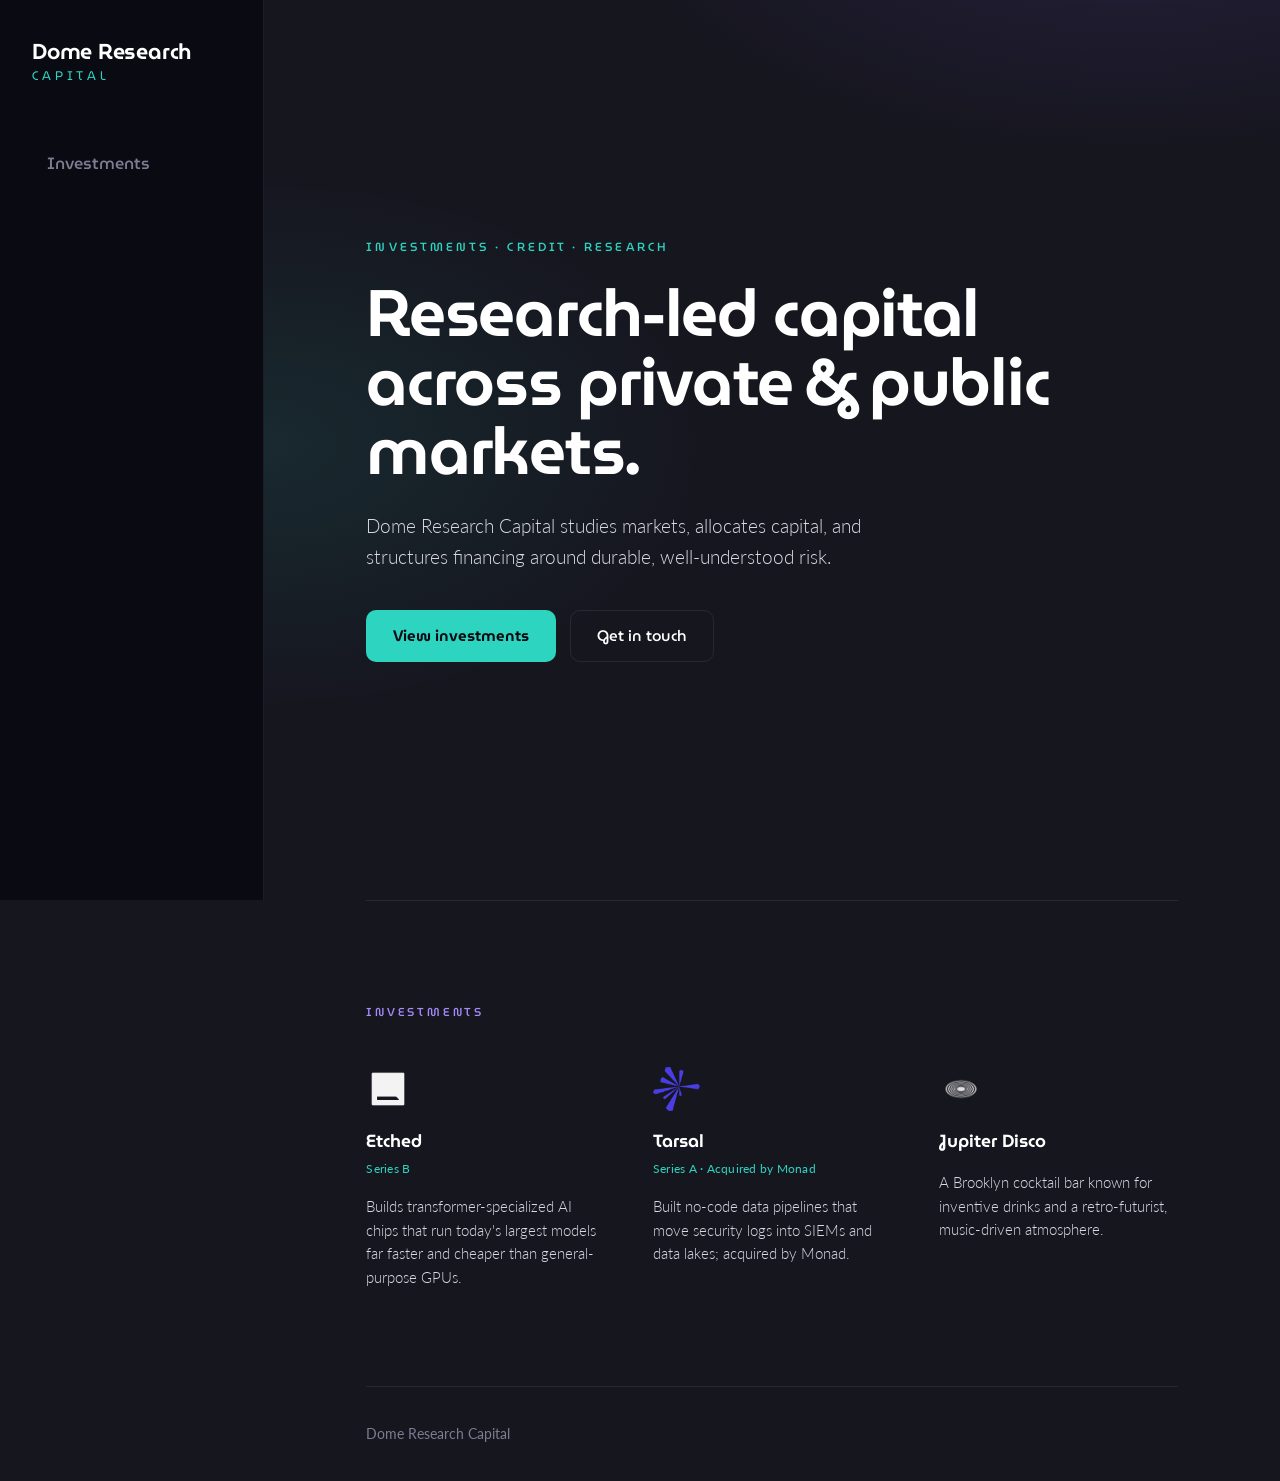
==== index.html @ a26571c8 "Investments: names, round labels, and one-line descriptions in a 3-col grid Co-Authored-By: Claude O" ====
<!doctype html>
<html lang="en">
  <head>
    <meta charset="utf-8">
    <meta name="viewport" content="width=device-width, initial-scale=1">
    <title>Dome Research</title>
    <meta name="description" content="Dome Research Capital — research-led investing across private and public markets.">
    <link rel="preconnect" href="https://fonts.googleapis.com">
    <link rel="preconnect" href="https://fonts.gstatic.com" crossorigin>
    <link href="https://fonts.googleapis.com/css2?family=MuseoModerno:wght@400;500;600;700&family=Lato:wght@300;400;700&display=swap" rel="stylesheet">
    <link rel="stylesheet" href="styles.css">
  </head>
  <body>
    <div class="layout">
      <!-- Left sidebar -->
      <aside class="sidebar">
        <a class="brand" href="#top">
          <span class="brand-mark">Dome Research</span>
          <span class="brand-sub">Capital</span>
        </a>

        <nav class="side-nav" aria-label="Main navigation">
          <a href="#investments">Investments</a>
          <!-- hidden for now
          <a href="#funds">Funds</a>
          <a href="#about">About Me</a>
          -->
        </nav>

      </aside>

      <!-- Main content -->
      <main class="content" id="top">
        <section class="hero">
          <p class="eyebrow">Investments · Credit · Research</p>
          <h1>Research-led capital<br>across private &amp; public markets.</h1>
          <p class="lede">
            Dome Research Capital studies markets, allocates capital, and structures
            financing around durable, well-understood risk.
          </p>
          <div class="hero-actions">
            <a class="button primary" href="#investments">View investments</a>
            <a class="button ghost" href="mailto:hello@domeresearch.xyz">Get in touch</a>
          </div>
        </section>

        <section id="investments" class="block">
          <span class="kicker">Investments</span>
          <div class="invest-grid">
            <article class="invest-item">
              <img class="inv-logo invert" src="assets/logos/etched.png" alt="Etched">
              <h3>Etched <span class="round">Series B</span></h3>
              <p class="invest-desc">Builds transformer-specialized AI chips that run today's largest models far faster and cheaper than general-purpose GPUs.</p>
            </article>
            <article class="invest-item">
              <img class="inv-logo" src="assets/logos/tarsal.png" alt="Tarsal">
              <h3>Tarsal <span class="round">Series A · Acquired by Monad</span></h3>
              <p class="invest-desc">Built no-code data pipelines that move security logs into SIEMs and data lakes; acquired by Monad.</p>
            </article>
            <article class="invest-item">
              <img class="inv-logo invert" src="assets/logos/jupiter.png" alt="Jupiter Disco">
              <h3>Jupiter Disco</h3>
              <p class="invest-desc">A Brooklyn cocktail bar known for inventive drinks and a retro-futurist, music-driven atmosphere.</p>
            </article>
          </div>
        </section>

        <!-- hidden for now
        <section id="funds" class="block">
          <span class="kicker">Funds</span>
          <h2>Strategies.</h2>
          <div class="card-grid">
            <article class="card">
              <h3>Primary Equities</h3>
              <p>Thesis-driven equity positions in private and public companies.</p>
            </article>
            <article class="card">
              <h3>Credit</h3>
              <p>Structured private-market financing secured by quality collateral.</p>
            </article>
            <article class="card">
              <h3>Opportunities</h3>
              <p>Special situations and dislocations across the capital structure.</p>
            </article>
            <article class="card featured">
              <h3>PECO</h3>
              <p>Bridge financing for private-market equity, secured by the shares it funds.</p>
            </article>
          </div>
        </section>

        <section id="about" class="block">
          <span class="kicker">About Me</span>
          <h2>The firm.</h2>
          <p class="block-lede">
            Dome Research combines independent analysis with hands-on operating support —
            studying markets, allocating capital, and helping build early-stage ideas from
            thesis to launch.
          </p>
          <p class="block-note">— Replace with your bio.</p>
        </section>
        -->

        <footer class="content-foot">
          <span>Dome Research Capital</span>
        </footer>
      </main>
    </div>
  </body>
</html>
---- styles.css ----
/* Dome Research — design system from the PECO LP deck */
:root {
  --bg:        #16161F;
  --bg-deep:   #0A0A12;
  --panel:     #1C1C28;
  --panel-2:   #2C2C3C;
  --teal:      #2DD4BF;
  --teal-soft: #5EEAD4;
  --violet:    #8B5CF6;
  --violet-soft:#A78BFA;
  --text:      #FFFFFF;
  --text-soft: #D8D8E4;
  --muted:     #7C7C92;
  --line:      rgba(255,255,255,0.08);

  --font-head: 'MuseoModerno', system-ui, sans-serif;
  --font-body: 'Lato', system-ui, sans-serif;

  --sidebar-w: 264px;
}

* { box-sizing: border-box; margin: 0; padding: 0; }

html { scroll-behavior: smooth; }

body {
  font-family: var(--font-body);
  color: var(--text-soft);
  background: var(--bg);
  -webkit-font-smoothing: antialiased;
  line-height: 1.6;
}

a { color: inherit; text-decoration: none; }

.layout { display: flex; min-height: 100vh; }

/* ---------- Sidebar ---------- */
.sidebar {
  position: fixed;
  inset: 0 auto 0 0;
  width: var(--sidebar-w);
  background: var(--bg-deep);
  border-right: 1px solid var(--line);
  padding: 40px 32px;
  display: flex;
  flex-direction: column;
  z-index: 10;
}

.brand { display: flex; flex-direction: column; line-height: 1.1; }
.brand-mark {
  font-family: var(--font-head);
  font-weight: 600;
  font-size: 1.35rem;
  letter-spacing: -0.01em;
  color: var(--text);
}
.brand-sub {
  font-family: var(--font-head);
  font-weight: 400;
  font-size: 0.78rem;
  letter-spacing: 0.32em;
  text-transform: uppercase;
  color: var(--teal);
  margin-top: 6px;
}

.side-nav {
  margin-top: 56px;
  display: flex;
  flex-direction: column;
  gap: 4px;
}
.side-nav a {
  font-family: var(--font-head);
  font-weight: 500;
  font-size: 1.02rem;
  color: var(--muted);
  padding: 10px 14px;
  border-radius: 9px;
  border: 1px solid transparent;
  transition: color .18s ease, background .18s ease, border-color .18s ease;
}
.side-nav a:hover {
  color: var(--text);
  background: var(--panel);
  border-color: var(--line);
}

.sidebar-foot {
  margin-top: auto;
  display: flex;
  flex-direction: column;
  gap: 6px;
  font-size: 0.82rem;
  color: var(--muted);
}
.sidebar-foot a { color: var(--text-soft); }
.sidebar-foot a:hover { color: var(--teal); }

/* ---------- Main content ---------- */
.content {
  margin-left: var(--sidebar-w);
  flex: 1;
  padding: 0 8vw;
  background:
    radial-gradient(900px 500px at 85% -10%, rgba(139,92,246,0.16), transparent 60%),
    radial-gradient(800px 480px at 0% 30%, rgba(45,212,191,0.10), transparent 55%);
}

.hero {
  min-height: 100vh;
  display: flex;
  flex-direction: column;
  justify-content: center;
  max-width: 760px;
}
.eyebrow {
  font-family: var(--font-head);
  font-weight: 500;
  text-transform: uppercase;
  letter-spacing: 0.26em;
  font-size: 0.74rem;
  color: var(--teal);
  margin-bottom: 22px;
}
h1 {
  font-family: var(--font-head);
  font-weight: 600;
  font-size: clamp(2.4rem, 5.2vw, 4.1rem);
  line-height: 1.05;
  letter-spacing: -0.02em;
  color: var(--text);
}
.lede {
  margin-top: 26px;
  font-size: 1.18rem;
  font-weight: 300;
  max-width: 540px;
  color: var(--text-soft);
}
.hero-actions { margin-top: 38px; display: flex; gap: 14px; flex-wrap: wrap; }

.button {
  font-family: var(--font-head);
  font-weight: 500;
  font-size: 0.95rem;
  padding: 13px 26px;
  border-radius: 10px;
  border: 1px solid transparent;
  transition: transform .15s ease, background .18s ease, border-color .18s ease;
  display: inline-block;
}
.button:hover { transform: translateY(-2px); }
.button.primary { background: var(--teal); color: var(--bg-deep); font-weight: 600; }
.button.primary:hover { background: var(--teal-soft); }
.button.ghost { border-color: var(--line); color: var(--text); }
.button.ghost:hover { border-color: var(--teal); color: var(--teal); }

/* ---------- Content blocks ---------- */
.block {
  padding: 96px 0;
  border-top: 1px solid var(--line);
  max-width: 860px;
}
.kicker {
  font-family: var(--font-head);
  font-weight: 500;
  text-transform: uppercase;
  letter-spacing: 0.24em;
  font-size: 0.72rem;
  color: var(--violet-soft);
}
h2 {
  font-family: var(--font-head);
  font-weight: 600;
  font-size: clamp(1.8rem, 3.4vw, 2.6rem);
  letter-spacing: -0.015em;
  color: var(--text);
  margin: 16px 0 0;
}
.block-lede { margin-top: 18px; font-size: 1.12rem; font-weight: 300; max-width: 600px; }
.block-note { margin-top: 14px; font-size: 0.86rem; color: var(--muted); font-style: italic; }

.card-grid {
  margin-top: 36px;
  display: grid;
  grid-template-columns: repeat(2, 1fr);
  gap: 18px;
}
.card {
  background: var(--panel);
  border: 1px solid var(--line);
  border-radius: 14px;
  padding: 26px;
  transition: transform .16s ease, border-color .18s ease;
}
.card:hover { transform: translateY(-3px); border-color: rgba(45,212,191,0.4); }
.card h3 {
  font-family: var(--font-head);
  font-weight: 600;
  font-size: 1.18rem;
  color: var(--text);
  margin-bottom: 10px;
}
.card p { font-size: 0.98rem; color: var(--text-soft); }
.card.featured {
  background: linear-gradient(150deg, rgba(45,212,191,0.12), rgba(139,92,246,0.12));
  border-color: rgba(45,212,191,0.3);
  grid-column: 1 / -1;
}

/* ---------- Investments ---------- */
.invest-grid {
  margin-top: 44px;
  display: grid;
  grid-template-columns: repeat(3, 1fr);
  gap: 48px;
}
.invest-item { display: flex; flex-direction: column; align-items: flex-start; gap: 16px; }
.inv-logo {
  height: 44px;
  width: auto;
  opacity: 0.95;
}
.inv-logo.invert { filter: invert(1); }
.invest-item h3 {
  font-family: var(--font-head);
  font-weight: 600;
  font-size: 1.1rem;
  color: var(--text);
  display: flex;
  flex-direction: column;
  gap: 4px;
}
.invest-item .round {
  font-family: var(--font-body);
  font-weight: 400;
  font-size: 0.78rem;
  letter-spacing: 0.02em;
  color: var(--teal);
}
.invest-desc { font-size: 0.93rem; font-weight: 300; color: var(--text-soft); }

.content-foot {
  border-top: 1px solid var(--line);
  padding: 36px 0;
  display: flex;
  justify-content: space-between;
  flex-wrap: wrap;
  gap: 10px;
  font-size: 0.86rem;
  color: var(--muted);
}
.content-foot a:hover { color: var(--teal); }

/* ---------- Responsive ---------- */
@media (max-width: 860px) {
  .sidebar {
    position: static;
    width: 100%;
    flex-direction: row;
    align-items: center;
    gap: 20px;
    padding: 18px 24px;
    border-right: none;
    border-bottom: 1px solid var(--line);
  }
  .brand { flex-direction: row; align-items: baseline; gap: 10px; }
  .brand-sub { margin-top: 0; }
  .side-nav { margin: 0 0 0 auto; flex-direction: row; gap: 2px; }
  .side-nav a { padding: 8px 12px; font-size: 0.92rem; }
  .sidebar-foot { display: none; }
  .layout { flex-direction: column; }
  .content { margin-left: 0; padding: 0 7vw; }
  .card-grid { grid-template-columns: 1fr; }
  .invest-grid { grid-template-columns: 1fr; gap: 36px; }
}
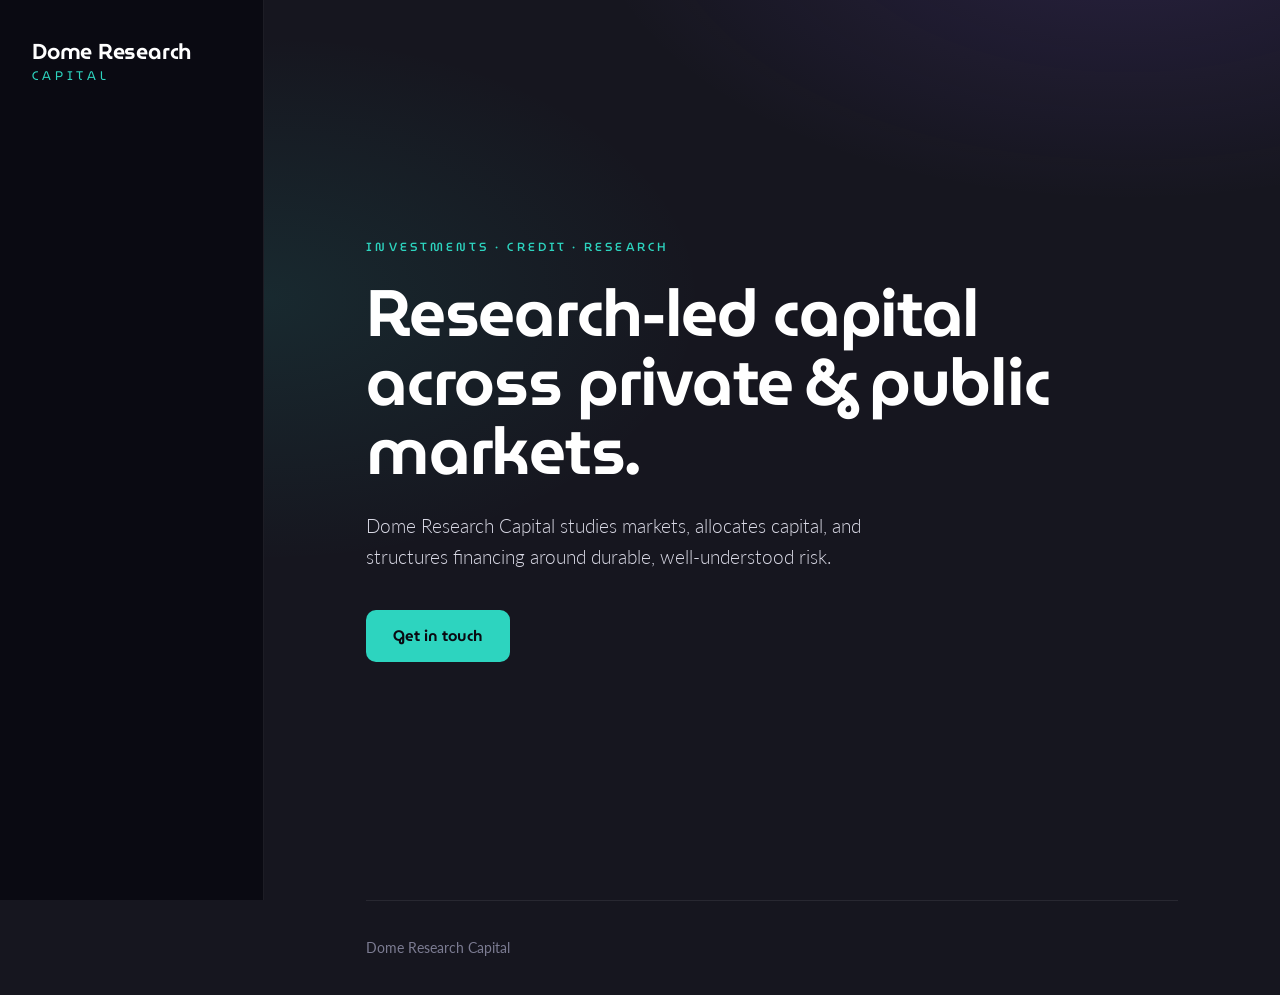
==== commit f2380aaf: "Hide Investments section for now Comment out the Investments section + nav link; simplify hero to a " ====
--- a/index.html
+++ b/index.html
@@ -20,8 +20,8 @@
         </a>
 
         <nav class="side-nav" aria-label="Main navigation">
+          <!-- hidden for now
           <a href="#investments">Investments</a>
-          <!-- hidden for now
           <a href="#funds">Funds</a>
           <a href="#about">About Me</a>
           -->
@@ -39,11 +39,11 @@
             financing around durable, well-understood risk.
           </p>
           <div class="hero-actions">
-            <a class="button primary" href="#investments">View investments</a>
-            <a class="button ghost" href="mailto:hello@domeresearch.xyz">Get in touch</a>
+            <a class="button primary" href="mailto:hello@domeresearch.xyz">Get in touch</a>
           </div>
         </section>
 
+        <!-- hidden for now
         <section id="investments" class="block">
           <span class="kicker">Investments</span>
           <div class="invest-grid">
@@ -64,6 +64,7 @@
             </article>
           </div>
         </section>
+        -->
 
         <!-- hidden for now
         <section id="funds" class="block">
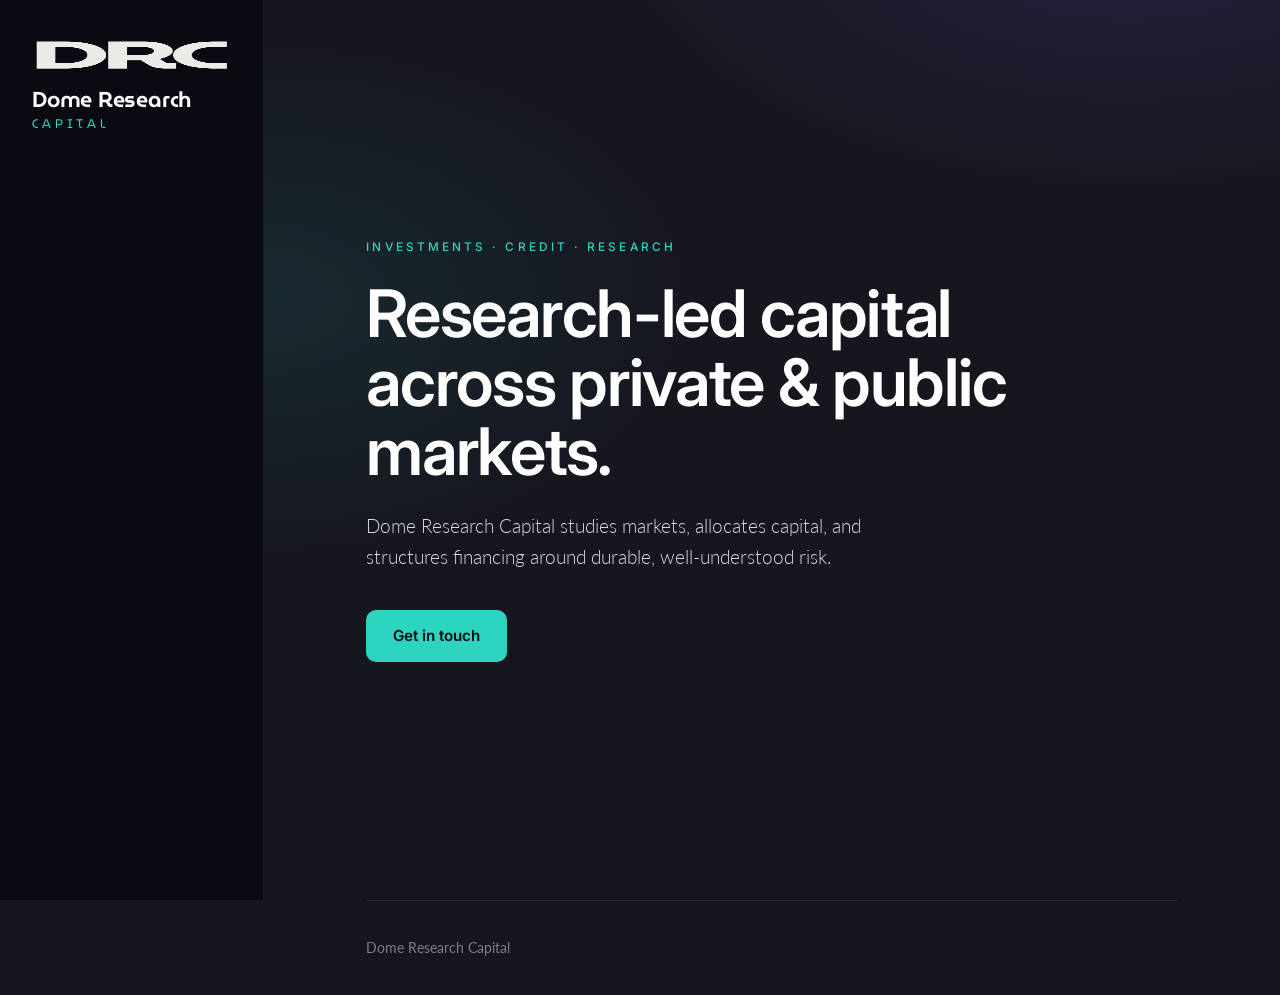
==== commit 03114862: "Add DRC logo + favicon; switch headings to Inter, keep MuseoModerno for brand Generate cream/charcoa" ====
--- a/index.html
+++ b/index.html
@@ -5,9 +5,11 @@
     <meta name="viewport" content="width=device-width, initial-scale=1">
     <title>Dome Research</title>
     <meta name="description" content="Dome Research Capital — research-led investing across private and public markets.">
+    <link rel="icon" type="image/png" href="favicon.png">
+    <link rel="apple-touch-icon" href="favicon.png">
     <link rel="preconnect" href="https://fonts.googleapis.com">
     <link rel="preconnect" href="https://fonts.gstatic.com" crossorigin>
-    <link href="https://fonts.googleapis.com/css2?family=MuseoModerno:wght@400;500;600;700&family=Lato:wght@300;400;700&display=swap" rel="stylesheet">
+    <link href="https://fonts.googleapis.com/css2?family=Inter:wght@400;500;600;700&family=MuseoModerno:wght@500;600;700&family=Lato:wght@300;400;700&display=swap" rel="stylesheet">
     <link rel="stylesheet" href="styles.css">
   </head>
   <body>
@@ -15,6 +17,7 @@
       <!-- Left sidebar -->
       <aside class="sidebar">
         <a class="brand" href="#top">
+          <img class="brand-logo" src="assets/logos/drc-light.png" alt="DRC">
           <span class="brand-mark">Dome Research</span>
           <span class="brand-sub">Capital</span>
         </a>
--- a/styles.css
+++ b/styles.css
@@ -13,8 +13,9 @@
   --muted:     #7C7C92;
   --line:      rgba(255,255,255,0.08);
 
-  --font-head: 'MuseoModerno', system-ui, sans-serif;
+  --font-head: 'Inter', system-ui, sans-serif;
   --font-body: 'Lato', system-ui, sans-serif;
+  --font-brand: 'MuseoModerno', system-ui, sans-serif;
 
   --sidebar-w: 264px;
 }
@@ -49,15 +50,21 @@
 }
 
 .brand { display: flex; flex-direction: column; line-height: 1.1; }
+.brand-logo {
+  height: 30px;
+  width: auto;
+  margin-bottom: 18px;
+  opacity: 0.96;
+}
 .brand-mark {
-  font-family: var(--font-head);
+  font-family: var(--font-brand);
   font-weight: 600;
   font-size: 1.35rem;
   letter-spacing: -0.01em;
   color: var(--text);
 }
 .brand-sub {
-  font-family: var(--font-head);
+  font-family: var(--font-brand);
   font-weight: 400;
   font-size: 0.78rem;
   letter-spacing: 0.32em;
@@ -267,7 +274,8 @@
     border-right: none;
     border-bottom: 1px solid var(--line);
   }
-  .brand { flex-direction: row; align-items: baseline; gap: 10px; }
+  .brand { flex-direction: row; align-items: center; gap: 10px; }
+  .brand-logo { margin-bottom: 0; height: 22px; }
   .brand-sub { margin-top: 0; }
   .side-nav { margin: 0 0 0 auto; flex-direction: row; gap: 2px; }
   .side-nav a { padding: 8px 12px; font-size: 0.92rem; }
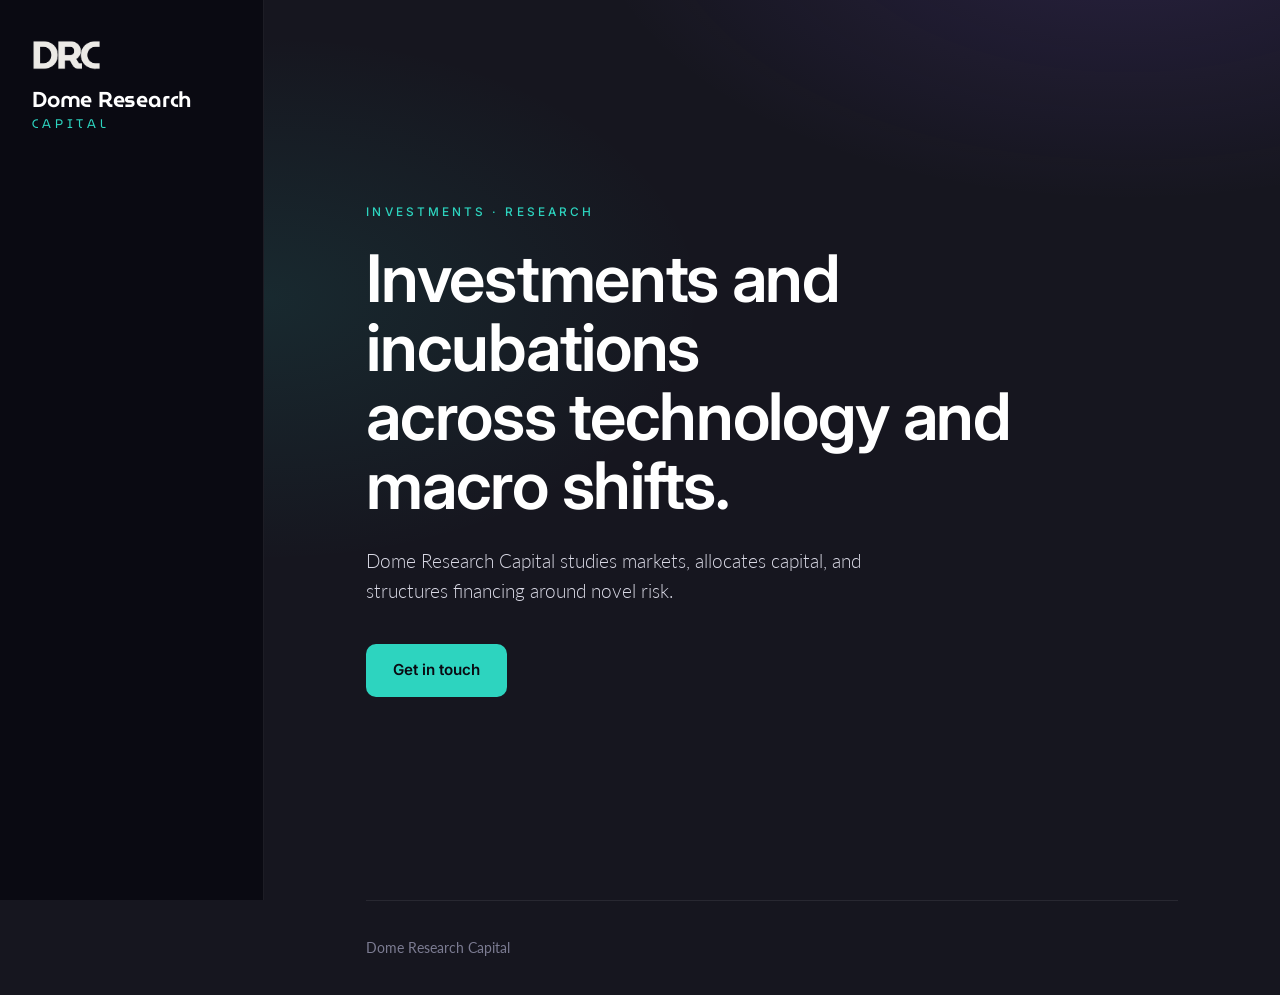
==== commit 26f1ae7a: "Fix logo aspect ratio; update hero copy Prevent the flex container from stretching the DRC logo; ref" ====
--- a/index.html
+++ b/index.html
@@ -35,11 +35,11 @@
       <!-- Main content -->
       <main class="content" id="top">
         <section class="hero">
-          <p class="eyebrow">Investments · Credit · Research</p>
-          <h1>Research-led capital<br>across private &amp; public markets.</h1>
+          <p class="eyebrow">Investments · Research</p>
+          <h1>Investments and incubations<br>across technology and macro shifts.</h1>
           <p class="lede">
             Dome Research Capital studies markets, allocates capital, and structures
-            financing around durable, well-understood risk.
+            financing around novel risk.
           </p>
           <div class="hero-actions">
             <a class="button primary" href="mailto:hello@domeresearch.xyz">Get in touch</a>
--- a/styles.css
+++ b/styles.css
@@ -53,6 +53,7 @@
 .brand-logo {
   height: 30px;
   width: auto;
+  align-self: flex-start;
   margin-bottom: 18px;
   opacity: 0.96;
 }
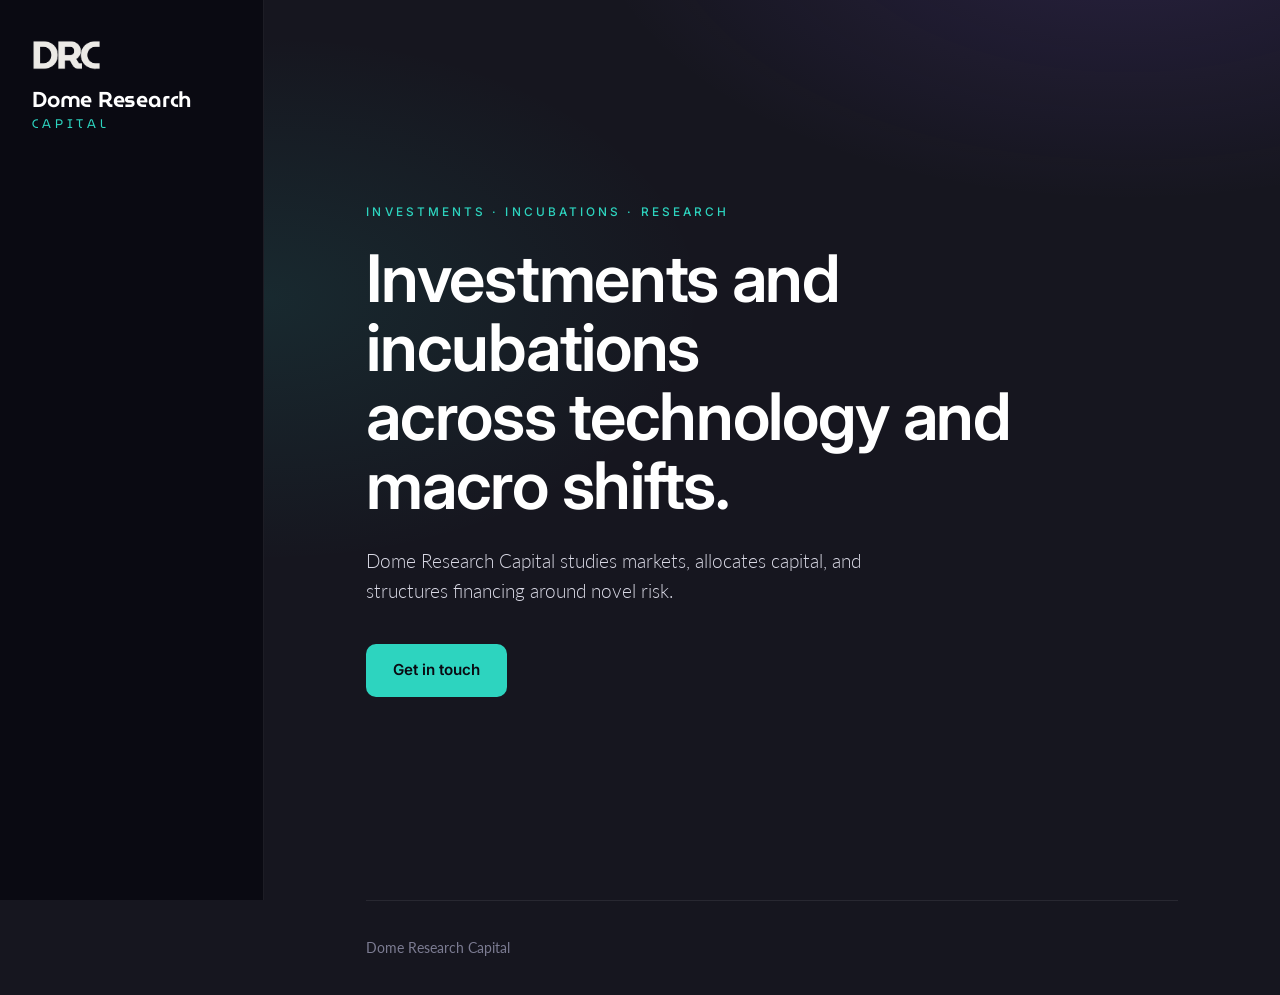
==== commit 5b157392: "Harden logo sizing against flex stretch; add Incubations to eyebrow Co-Authored-By: Claude Opus 4.8 " ====
--- a/index.html
+++ b/index.html
@@ -35,7 +35,7 @@
       <!-- Main content -->
       <main class="content" id="top">
         <section class="hero">
-          <p class="eyebrow">Investments · Research</p>
+          <p class="eyebrow">Investments · Incubations · Research</p>
           <h1>Investments and incubations<br>across technology and macro shifts.</h1>
           <p class="lede">
             Dome Research Capital studies markets, allocates capital, and structures
--- a/styles.css
+++ b/styles.css
@@ -51,8 +51,12 @@
 
 .brand { display: flex; flex-direction: column; line-height: 1.1; }
 .brand-logo {
+  display: block;
   height: 30px;
   width: auto;
+  max-width: 100%;
+  object-fit: contain;
+  flex: 0 0 auto;
   align-self: flex-start;
   margin-bottom: 18px;
   opacity: 0.96;
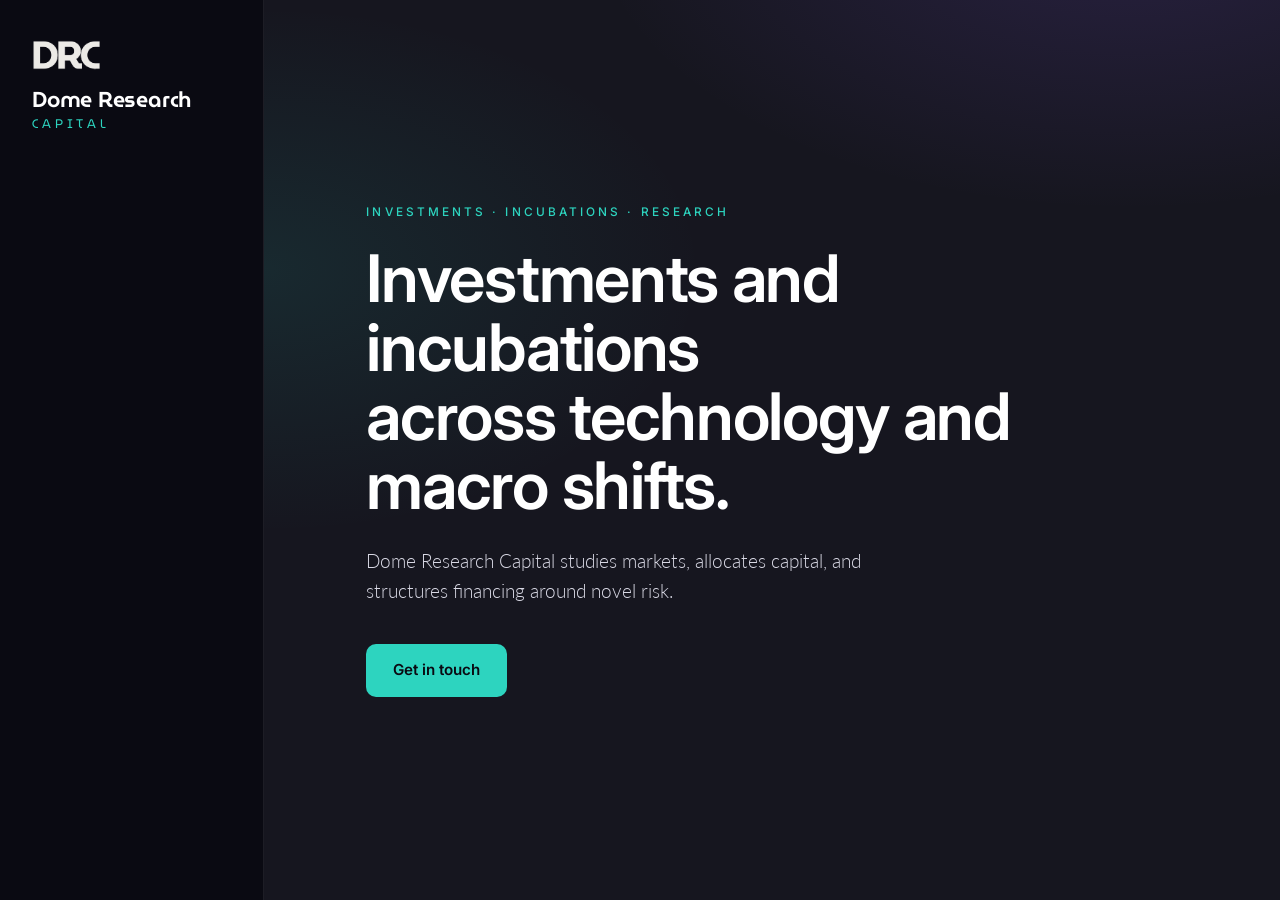
==== commit db6fb966: "Remove "Dome Research Capital" footer Co-Authored-By: Claude Opus 4.8 (1M context) <noreply@anthropi" ====
--- a/index.html
+++ b/index.html
@@ -104,10 +104,6 @@
           <p class="block-note">— Replace with your bio.</p>
         </section>
         -->
-
-        <footer class="content-foot">
-          <span>Dome Research Capital</span>
-        </footer>
       </main>
     </div>
   </body>
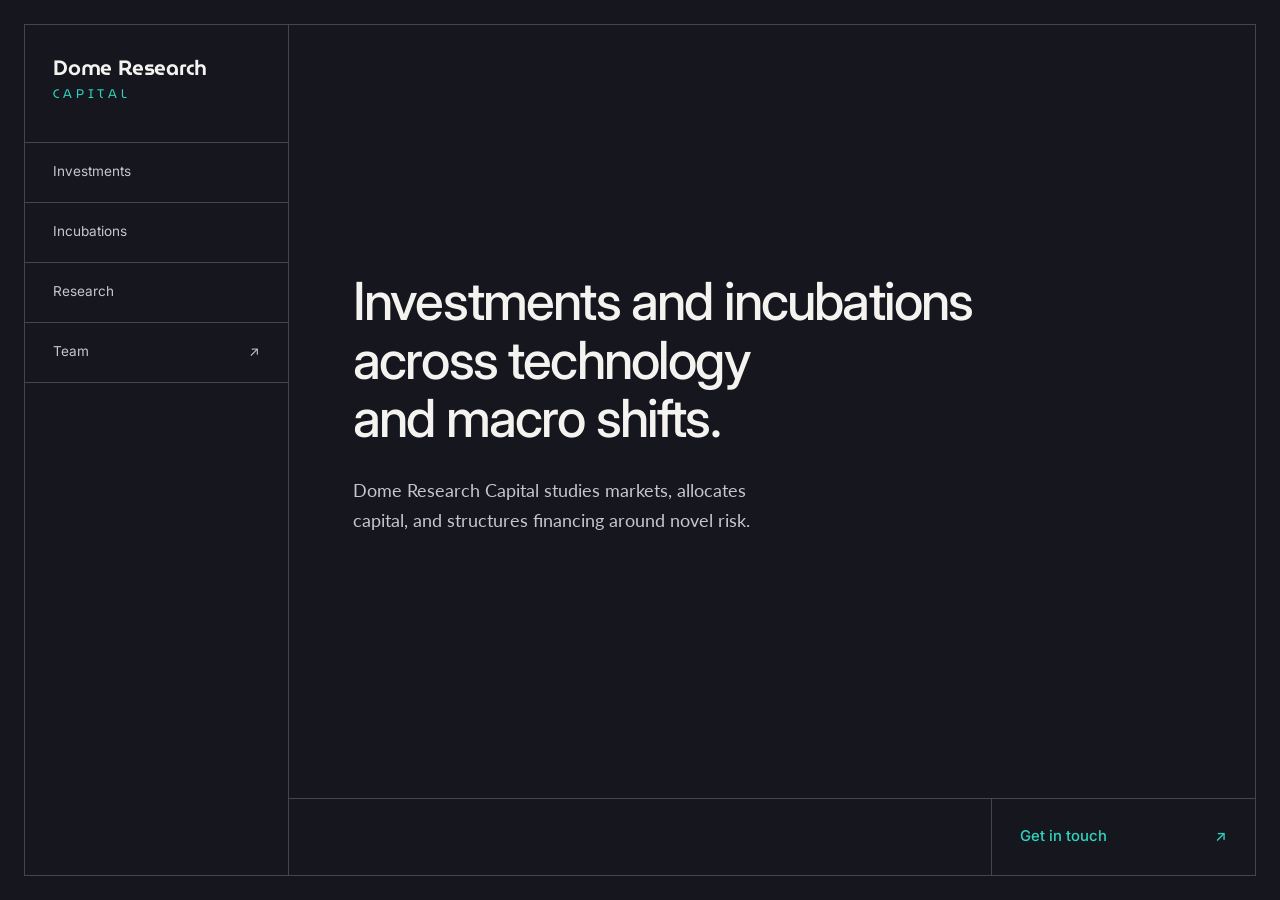
==== commit 58b0b2c4: "Refresh homepage with flat boxed layout and sidebar navigation" ====
--- a/index.html
+++ b/index.html
@@ -12,22 +12,23 @@
     <link href="https://fonts.googleapis.com/css2?family=Inter:wght@400;500;600;700&family=MuseoModerno:wght@500;600;700&family=Lato:wght@300;400;700&display=swap" rel="stylesheet">
     <link rel="stylesheet" href="styles.css">
   </head>
-  <body>
+  <body class="home">
     <div class="layout">
       <!-- Left sidebar -->
       <aside class="sidebar">
         <a class="brand" href="#top">
-          <img class="brand-logo" src="assets/logos/drc-light.png" alt="DRC">
           <span class="brand-mark">Dome Research</span>
           <span class="brand-sub">Capital</span>
         </a>
 
         <nav class="side-nav" aria-label="Main navigation">
-          <!-- hidden for now
-          <a href="#investments">Investments</a>
-          <a href="#funds">Funds</a>
-          <a href="#about">About Me</a>
-          -->
+          <span class="nav-label">Investments</span>
+          <span class="nav-label">Incubations</span>
+          <span class="nav-label">Research</span>
+          <a href="https://www.linkedin.com/in/arjun-dhillon-b4ba3a5a/" target="_blank" rel="noopener noreferrer">
+            <span>Team</span>
+            <span aria-hidden="true">↗</span>
+          </a>
         </nav>
 
       </aside>
@@ -35,14 +36,18 @@
       <!-- Main content -->
       <main class="content" id="top">
         <section class="hero">
-          <p class="eyebrow">Investments · Incubations · Research</p>
-          <h1>Investments and incubations<br>across technology and macro shifts.</h1>
-          <p class="lede">
-            Dome Research Capital studies markets, allocates capital, and structures
-            financing around novel risk.
-          </p>
+          <div class="hero-copy">
+            <h1>Investments and incubations across technology and macro shifts.</h1>
+            <p class="lede">
+              Dome Research Capital studies markets, allocates capital, and structures
+              financing around novel risk.
+            </p>
+          </div>
           <div class="hero-actions">
-            <a class="button primary" href="mailto:hello@domeresearch.xyz">Get in touch</a>
+            <a class="button primary" href="mailto:arjun@domeresearch.xyz">
+              <span>Get in touch</span>
+              <span aria-hidden="true">↗</span>
+            </a>
           </div>
         </section>
 
--- a/styles.css
+++ b/styles.css
@@ -290,3 +290,179 @@
   .card-grid { grid-template-columns: 1fr; }
   .invest-grid { grid-template-columns: 1fr; gap: 36px; }
 }
+
+/* Homepage: a flat, ruled layout with the existing DRC palette. */
+.home {
+  --line: #45454f;
+  --text: #f4f3ef;
+  --text-soft: #c6c6d0;
+  --muted: #a5a5b2;
+}
+
+.home .layout {
+  display: grid;
+  grid-template-columns: 264px minmax(0, 1fr);
+  width: calc(100% - 48px);
+  max-width: 1600px;
+  min-height: calc(100svh - 48px);
+  margin: 24px auto;
+  border: 1px solid var(--line);
+}
+
+.home .sidebar {
+  position: static;
+  width: auto;
+  padding: 32px 28px;
+  background: transparent;
+}
+
+.home .brand { gap: 0; }
+.home .brand-mark { font-size: 1.3rem; }
+.home .brand-sub { margin-top: 8px; }
+.home .side-nav {
+  display: flex;
+  flex-direction: column;
+  gap: 0;
+  margin: 40px -28px 0;
+  border-top: 1px solid var(--line);
+}
+
+.home .side-nav .nav-label,
+.home .side-nav a {
+  display: flex;
+  align-items: center;
+  justify-content: space-between;
+  min-height: 60px;
+  padding: 18px 28px;
+  border: 0;
+  border-bottom: 1px solid var(--line);
+  border-radius: 0;
+  color: var(--text-soft);
+  font-family: var(--font-head);
+  font-size: 0.85rem;
+  font-weight: 400;
+}
+
+.home .side-nav a:hover {
+  background: var(--panel);
+  color: var(--teal);
+}
+
+.home .content {
+  min-width: 0;
+  margin-left: 0;
+  padding: 0;
+  background: none;
+}
+
+.home .hero {
+  display: grid;
+  grid-template-columns: minmax(0, 1fr);
+  grid-template-rows: 1fr auto;
+  justify-content: normal;
+  min-height: max(580px, calc(100svh - 50px));
+  max-width: none;
+}
+
+.home .hero-copy {
+  align-self: center;
+  padding: 64px clamp(32px, 5vw, 88px) 80px;
+}
+
+.home h1 {
+  max-width: 21ch;
+  font-size: clamp(2.25rem, 4.1vw, 4.3rem);
+  font-weight: 500;
+  line-height: 1.12;
+  letter-spacing: -0.035em;
+  text-wrap: balance;
+}
+
+.home .lede {
+  max-width: 42ch;
+  margin-top: 28px;
+  font-size: 1.12rem;
+  font-weight: 400;
+  line-height: 1.65;
+}
+
+.home .hero-actions {
+  justify-content: flex-end;
+  gap: 0;
+  margin: 0;
+  border-top: 1px solid var(--line);
+}
+
+.home .button {
+  display: flex;
+  justify-content: space-between;
+  align-items: center;
+  gap: 40px;
+  min-width: 264px;
+  min-height: 76px;
+  padding: 22px 28px;
+  border: 0;
+  border-left: 1px solid var(--line);
+  border-radius: 0;
+  background: transparent;
+  color: var(--teal);
+  font-size: 0.93rem;
+  font-weight: 500;
+  transition: background .15s ease, color .15s ease;
+}
+
+.home .button:hover {
+  transform: none;
+  background: var(--teal);
+  color: var(--bg-deep);
+}
+
+.home a:focus-visible {
+  outline: 2px solid var(--teal);
+  outline-offset: -5px;
+}
+
+.home .block { max-width: none; padding: 64px clamp(32px, 5vw, 88px); }
+.home .card { border-radius: 0; background: transparent; }
+.home .card:hover { transform: none; }
+
+@media (max-width: 860px) {
+  .home .layout {
+    grid-template-columns: minmax(0, 1fr);
+    width: calc(100% - 32px);
+    min-height: calc(100svh - 32px);
+    margin: 16px auto;
+  }
+  .home .sidebar {
+    flex-direction: column;
+    align-items: stretch;
+    gap: 0;
+    padding: 24px 24px 0;
+  }
+  .home .side-nav {
+    display: grid;
+    grid-template-columns: repeat(2, minmax(0, 1fr));
+    margin: 24px -24px 0;
+  }
+  .home .side-nav .nav-label,
+  .home .side-nav a { padding: 16px 24px; min-height: 54px; }
+  .home .side-nav > :nth-child(odd) { border-right: 1px solid var(--line); }
+  .home .side-nav > :nth-last-child(-n+2) { border-bottom: 0; }
+  .home .brand { flex-direction: column; align-items: flex-start; }
+  .home .brand-sub { font-size: 0.7rem; }
+  .home .hero { min-height: max(520px, calc(100svh - 135px)); }
+  .home .hero-copy { padding: 56px 32px 64px; }
+  .home h1 { font-size: clamp(2.1rem, 6vw, 3.4rem); }
+  .home .button { min-width: 50%; }
+}
+
+@media (max-width: 480px) {
+  .home .hero-copy { padding: 44px 24px 52px; }
+  .home .lede { font-size: 1rem; margin-top: 24px; }
+  .home .button { width: 100%; min-height: 68px; border-left: 0; padding: 20px 24px; }
+}
+
+@media (prefers-reduced-motion: reduce) {
+  .home { scroll-behavior: auto; }
+  .home .button { transition: none; }
+}
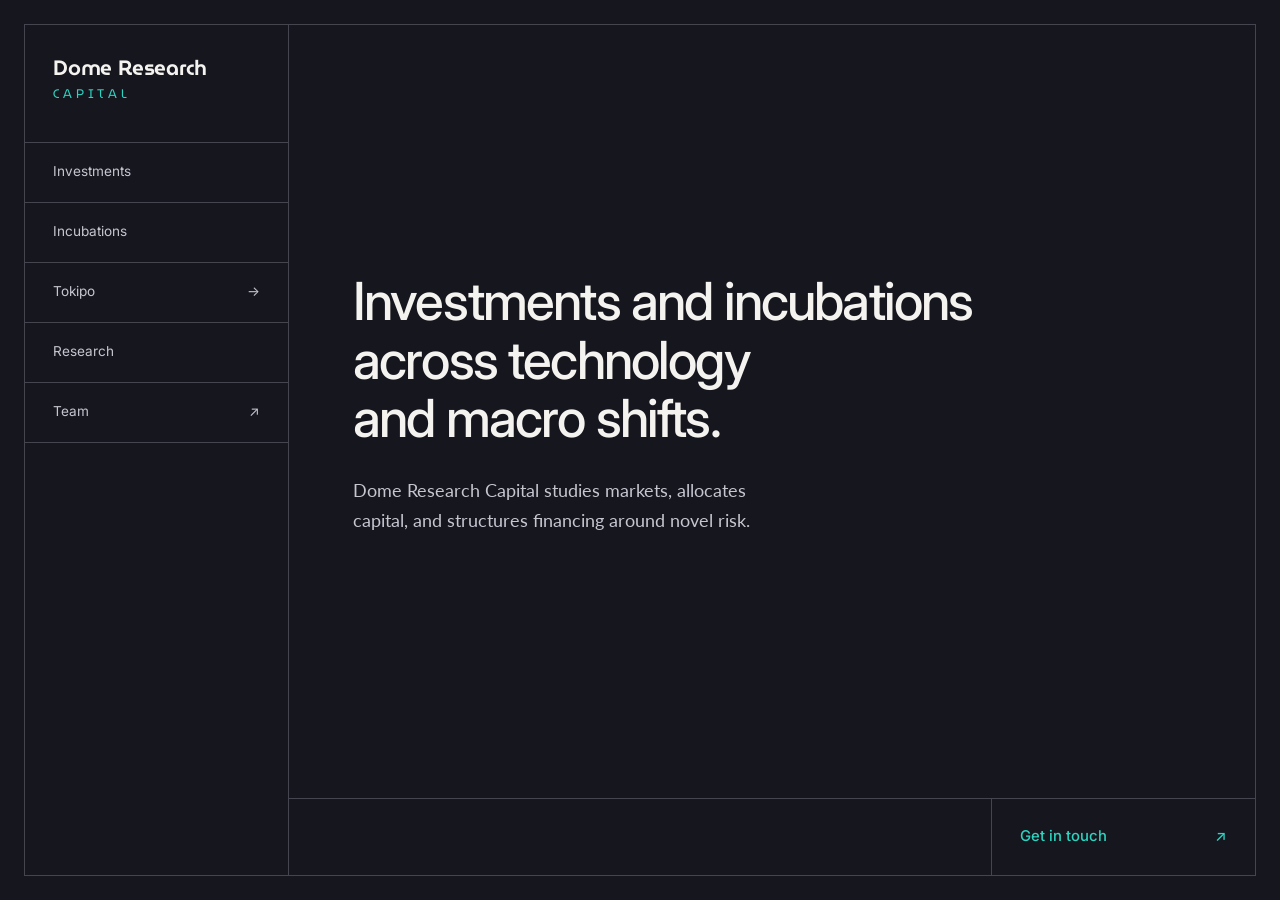
==== commit 36705b67: "Add Tokipo page and link it from the homepage Co-Authored-By: Claude Opus 5.5 <noreply@anthropic.com" ====
--- a/index.html
+++ b/index.html
@@ -24,6 +24,10 @@
         <nav class="side-nav" aria-label="Main navigation">
           <span class="nav-label">Investments</span>
           <span class="nav-label">Incubations</span>
+          <a href="tokipo/">
+            <span>Tokipo</span>
+            <span aria-hidden="true">→</span>
+          </a>
           <span class="nav-label">Research</span>
           <a href="https://www.linkedin.com/in/arjun-dhillon-b4ba3a5a/" target="_blank" rel="noopener noreferrer">
             <span>Team</span>
--- a/styles.css
+++ b/styles.css
@@ -448,6 +448,8 @@
   .home .side-nav a { padding: 16px 24px; min-height: 54px; }
   .home .side-nav > :nth-child(odd) { border-right: 1px solid var(--line); }
   .home .side-nav > :nth-last-child(-n+2) { border-bottom: 0; }
+  .home .side-nav > :last-child:nth-child(odd) { grid-column: 1 / -1; border-right: 0; }
+  .home .side-nav > :nth-last-child(2):nth-child(even) { border-bottom: 1px solid var(--line); }
   .home .brand { flex-direction: column; align-items: flex-start; }
   .home .brand-sub { font-size: 0.7rem; }
   .home .hero { min-height: max(520px, calc(100svh - 135px)); }
